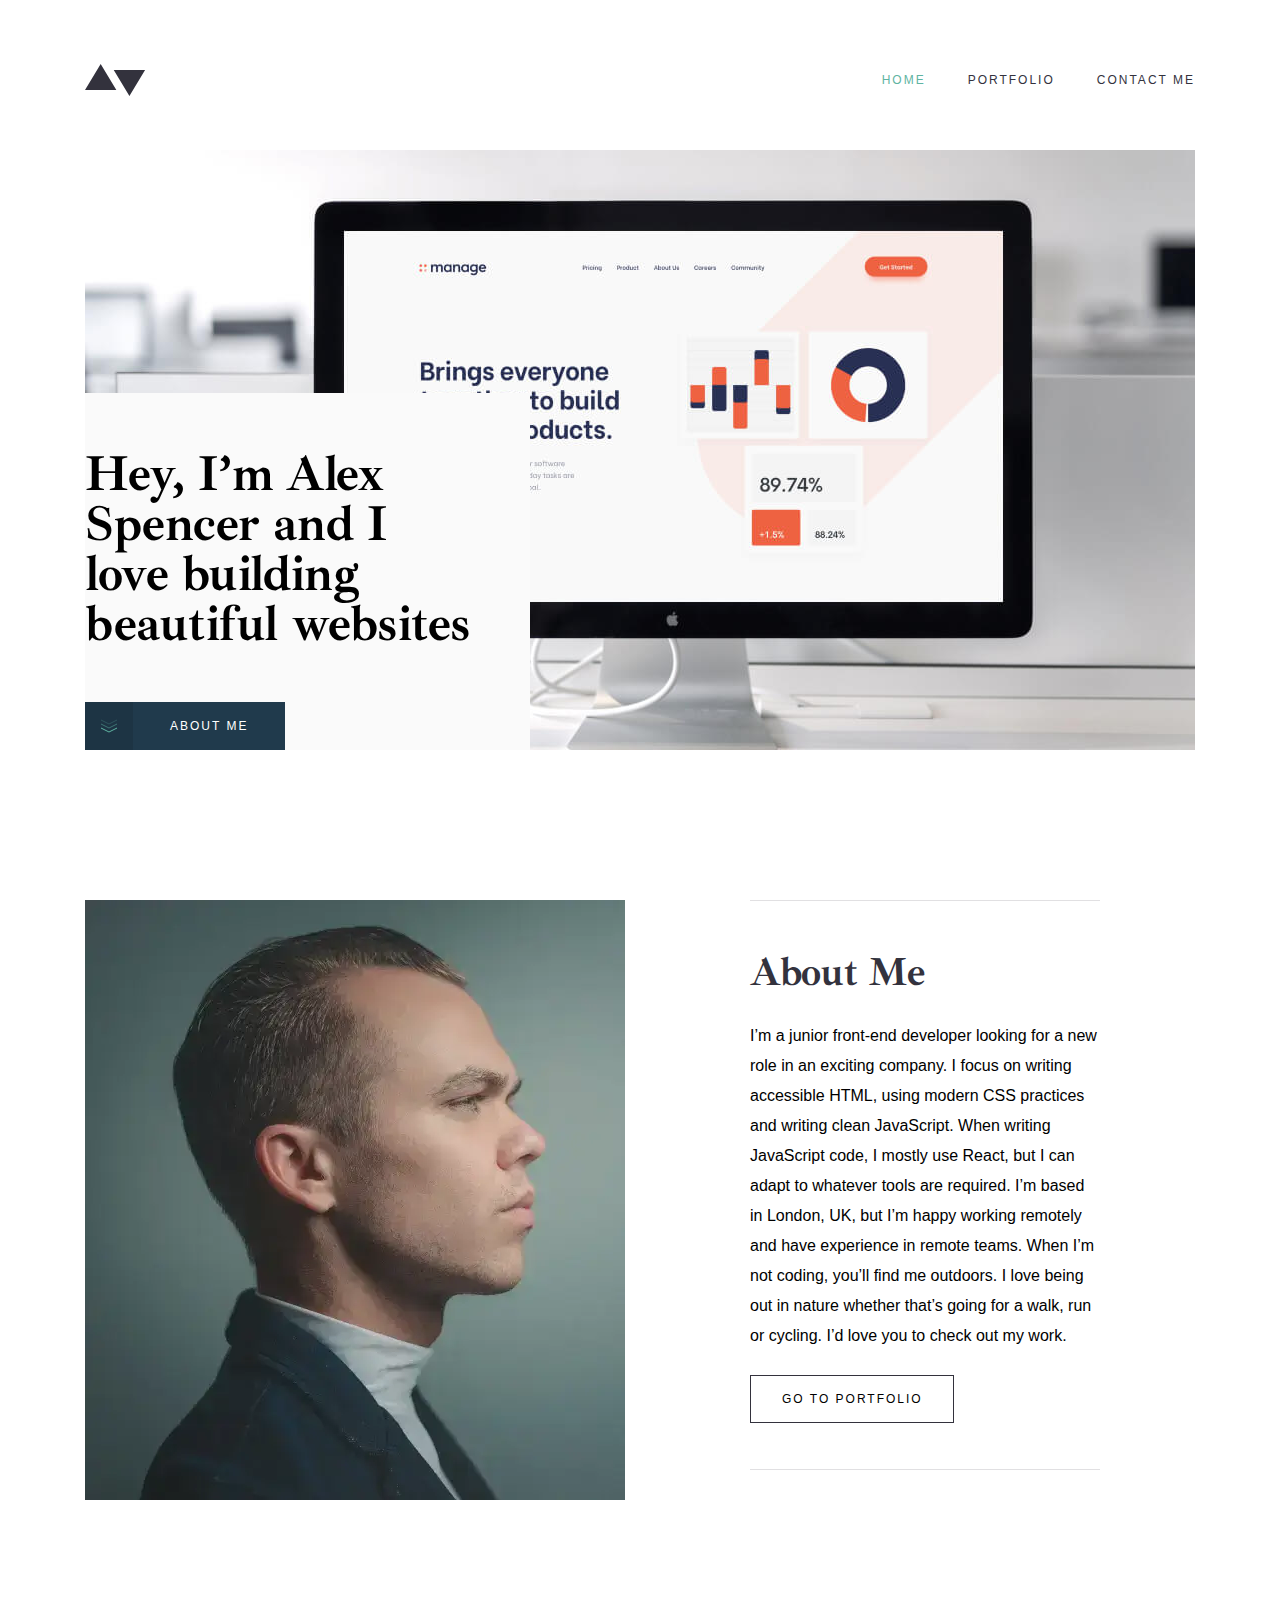
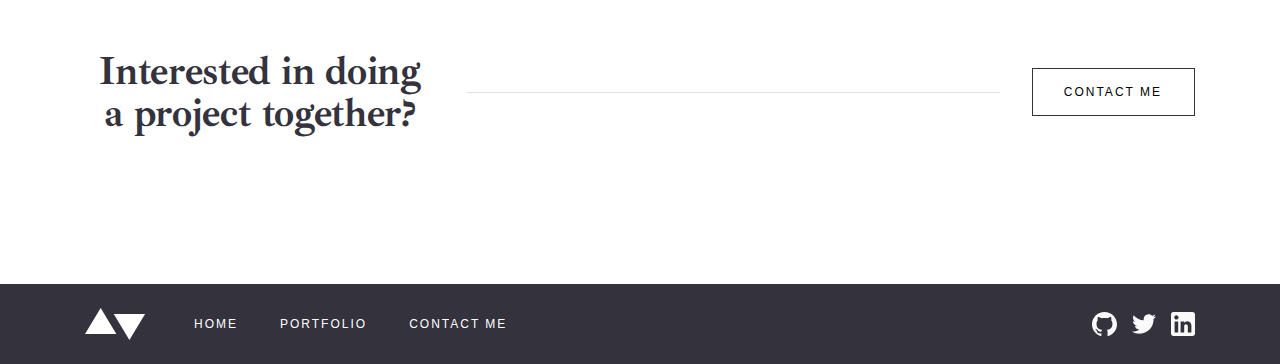
==== index.html @ f7e79bae "minimalist finished" ====
<!DOCTYPE html>
<html lang="en">

<head>
    <meta charset="UTF-8">
    <meta http-equiv="X-UA-Compatible" content="IE=edge">
    <meta name="viewport" content="width=device-width, initial-scale=1.0">
    <link rel="stylesheet" href="./css/main.min.css">
    <title>Minimalist</title>
</head>

<body>
    <!-- HEADER START -->
    <header class="site-header">
        <div class="container">
            <div class="site-header__inner">
                <a class="logo" href="./index.html">
                    <svg width="61" height="32" fill="currentColor" xmlns="http://www.w3.org/2000/svg">
                        <path  fill-rule="evenodd" clip-rule="evenodd" d="M31.3469 26.1224L15.6735 0L0 26.1224H31.3469ZM60.0816 5.87755L44.4082 32L28.7347 5.87755H60.0816Z" fill="currentColor"></path></svg>
                </a>
                <nav class="sitenav">
                    <ul class="sitenav__list">
                        <li class="sitenav__item">
                            <a class="sitenav__link sitenav__link--active" href="./index.html">HOME</a>
                        </li>
                        <li class="sitenav__item">
                            <a class="sitenav__link" href="./portfolio.html">PORTFOLIO</a>
                        </li>
                        <li class="sitenav__item">
                            <a class="sitenav__link" href="./contact.html">CONTACT ME</a>
                        </li>
                    </ul>
                </nav>
                <button class="site-header__btn js-btn-navbar" type="button"></button>
            </div>
        </div>
    </header>
    <!-- HEADER END -->

    <!-- MAIN START -->
    <main class="site-main">
        <!-- HERO SECTION START -->
        <section class="hero">
            <div class="container">
                <div class="hero__inner">
                    <div class="hero__info info-hero">
                        <h1 class="info-hero__title">Hey, I’m Alex Spencer and I love building beautiful websites</h1>
                        <a class="info-hero__link" href="#about">ABOUT ME</a>
                    </div>
                </div>
            </div>
        </section>
        <!--HERO SECTION FINISH  -->

        <!-- ABOUT START -->
        <section class="about" id="about">
            <div class="container">
                <div class="about__inner">
                    <picture>
                        <!-- WEBP -->
                        <source media="(min-width:1080px)" type="image/webp" srcset="./images/man-desktop-webp.webp 1x, ./images/man-desktop-webp@2x.webp 2x">
                        <source media="(min-width:768px)" type="image/webp" srcset="./images/man-tablet-webp.webp 1x, ./images/man-tablet-webp@2x.webp 2x">
                        <source type="image/webp" srcset="./images/man-mobile-webp.webp 1x, ./images/man-mobile-webp@2x.webp 2x">
                        <!-- JPG -->
                        <!-- <source media="(min-width:1080px)" srcset="./images/man-desktop.jpg 1x, ./images/man-desktop@2x.jpg"> -->
                        <source media="(min-width:768px)" srcset="./images/man-tablet.jpg 1x, ./images/man-tablet@2x.jpg 2x">
                        <img class="about__img" src="./images/man-mobile.jpg" srcset="./images/man-mobile.jpg 1x, ./images/man-mobile@2x.jpg 2x" alt="image of man" width="256" height="346">
                    </picture>
                    <div class="about__info info-about">
                        <h2 class="info-about__title">About Me</h2>
                        <p class="info-about__text">I’m a junior front-end developer looking for a new role in an exciting company. I focus on writing accessible HTML, using modern CSS practices and writing clean JavaScript. When writing JavaScript code, I mostly use React, but
                            I can adapt to whatever tools are required. I’m based in London, UK, but I’m happy working remotely and have experience in remote teams. When I’m not coding, you’ll find me outdoors. I love being out in nature whether that’s
                            going for a walk, run or cycling. I’d love you to check out my work.</p>
                        <a class="info-about__link" href="./portfolio.html">GO TO PORTFOLIO</a>
                    </div>
                </div>
            </div>
        </section>
        <!-- ABOUT FINISH -->

        <!-- ARTICLE START-->
        <section class="project">
            <div class="container">
                <div class="project__inner">
                    <div class="project__info">
                        <h2 class="project__title">Interested in doing a project together?</h2>
                    </div>
                    <span class="project__line"></span>
                    <a class="project__link" href="./contact.html">CONTACT ME</a>
                </div>
            </div>
        </section>
        <!-- ARTICLE FINISH -->
    </main>
    <!-- MAIN END -->

    <!-- FOOTER START  -->
    <footer class="site-footer">
        <div class="container">
            <div class="site-footer__inner">
                <a class="logo_footer" href="./index.html">
                    <svg width="61" height="32" fill="currentColor" xmlns="http://www.w3.org/2000/svg">
                        <path  fill-rule="evenodd" clip-rule="evenodd" d="M31.3469 26.1224L15.6735 0L0 26.1224H31.3469ZM60.0816 5.87755L44.4082 32L28.7347 5.87755H60.0816Z" fill="currentColor"></path></svg>
                </a>
                <nav class="site-footer-nav">
                    <ul class="site-footer-nav__list">
                        <li class="site-footer-nav__item">
                            <a class="site-footer-nav__link" href="./index.html">HOME</a>
                        </li>
                        <li class="site-footer-nav__item">
                            <a class="site-footer-nav__link" href="./portfolio.html">PORTFOLIO</a>
                        </li>
                        <li class="site-footer-nav__item">
                            <a class="site-footer-nav__link" href="./contact.html">CONTACT ME</a>
                        </li>
                    </ul>
                </nav>
                <ul class="social-list">
                    <li class="social-item">
                        <a class="social-link" href="https://github.com/Mirjalol49" target="blank">
                            <svg width="25" height="24" viewBox="0 0 25 24" xmlns="http://www.w3.org/2000/svg"><path d="M12.5 0C5.59375 0 0 5.50948 0 12.3045C0 17.742 3.58125 22.3531 8.54688 23.9788C9.17188 24.0946 9.40104 23.7137 9.40104 23.3871C9.40104 23.095 9.39062 22.3207 9.38542 21.295C5.90833 22.0369 5.175 19.6442 5.175 19.6442C4.60625 18.2241 3.78437 17.8443 3.78437 17.8443C2.65208 17.0815 3.87188 17.0971 3.87188 17.0971C5.12708 17.1827 5.78646 18.3649 5.78646 18.3649C6.90104 20.2463 8.7125 19.7027 9.42708 19.3886C9.53958 18.5924 9.86146 18.0509 10.2188 17.743C7.44271 17.4352 4.525 16.3771 4.525 11.6628C4.525 10.3198 5.00937 9.22212 5.81146 8.36127C5.67083 8.05031 5.24896 6.7992 5.92083 5.10462C5.92083 5.10462 6.96771 4.77489 9.35833 6.36617C10.3583 6.09278 11.4208 5.95713 12.4833 5.95087C13.5458 5.95713 14.6083 6.09278 15.6083 6.36617C17.9833 4.77489 19.0302 5.10462 19.0302 5.10462C19.7021 6.7992 19.2802 8.05031 19.1552 8.36127C19.9521 9.22212 20.4365 10.3198 20.4365 11.6628C20.4365 16.3897 17.5146 17.43 14.7333 17.7326C15.1708 18.102 15.5771 18.8564 15.5771 20.0094C15.5771 21.656 15.5615 22.9791 15.5615 23.3788C15.5615 23.7012 15.7802 24.0862 16.4208 23.9631C21.4219 22.3478 25 17.7336 25 12.3045C25 5.50948 19.4031 0 12.5 0V0Z" fill="currentColor"/></svg>
                        </a>
                    </li>
                    <li class="social-item">
                        <a class="social-link" href="https://twitter.com/Mirjalol_mr" target="blank">
                            <svg width="24" height="20" viewBox="0 0 24 20" xmlns="http://www.w3.org/2000/svg"><path d="M24 2.55699C23.117 2.94899 22.168 3.21299 21.172 3.33199C22.189 2.72299 22.97 1.75799 23.337 0.607986C22.386 1.17199 21.332 1.58199 20.21 1.80299C19.313 0.845986 18.032 0.247986 16.616 0.247986C13.437 0.247986 11.101 3.21399 11.819 6.29299C7.728 6.08799 4.1 4.12799 1.671 1.14899C0.381 3.36199 1.002 6.25699 3.194 7.72299C2.388 7.69699 1.628 7.47599 0.965 7.10699C0.911 9.38799 2.546 11.522 4.914 11.997C4.221 12.185 3.462 12.229 2.69 12.081C3.316 14.037 5.134 15.46 7.29 15.5C5.22 17.123 2.612 17.848 0 17.54C2.179 18.937 4.768 19.752 7.548 19.752C16.69 19.752 21.855 12.031 21.543 5.10599C22.505 4.41099 23.34 3.54399 24 2.55699Z" fill="currentColor"/></svg>
                        </a>
                    </li>
                    <li class="social-item">
                        <a class="social-link" href="https://www.linkedin.com/in/mirjalol-shamsiddinov-230450255/" target="blank">
                            <svg width="24" height="24" viewBox="0 0 24 24" xmlns="http://www.w3.org/2000/svg"> <path fill-rule="evenodd" clip-rule="evenodd" d="M2.4 0H21.6C22.92 0 24 1.08 24 2.4V21.6C24 22.92 22.92 24 21.6 24H2.4C1.08 24 0 22.92 0 21.6V2.4C0 1.08 1.08 0 2.4 0ZM3.6 20.4H7.2V9.6H3.6V20.4ZM5.4 7.56C4.2 7.56 3.24 6.6 3.24 5.4C3.24 4.2 4.2 3.24 5.4 3.24C6.6 3.24 7.56 4.2 7.56 5.4C7.56 6.6 6.6 7.56 5.4 7.56ZM16.8 20.4H20.4V13.56C20.4 11.28 18.48 9.36 16.2 9.36C15.12 9.36 13.8 10.08 13.2 11.04V9.6H9.6V20.4H13.2V14.04C13.2 13.08 14.04 12.24 15 12.24C15.96 12.24 16.8 13.08 16.8 14.04V20.4Z" fill="currentColor"/></svg>
                        </a>
                    </li>
                </ul>
            </div>
        </div>
    </footer>
    <!-- FOOTER END -->

    <script src="./js/main.js"></script>
</body>

</html>
---- css/main.min.css ----
:root{--main-font-family: "Public Sans", "Arial", sans-serif;--main-text-color: #33323d;--main-bg-color: #fafafa;--main-font-size: 16px;--main-font-weight: 400;--main-line-height: 30px;--active-link-color: #5fb4a2}.site-header__btn{background-color:rgba(0,0,0,0);border:none}/*! normalize.css v8.0.1 | MIT License | github.com/necolas/normalize.css */html{line-height:1.15;-webkit-text-size-adjust:100%}body{margin:0}main{display:block}h1{font-size:2em;margin:.67em 0}hr{box-sizing:content-box;height:0;overflow:visible}pre{font-family:monospace,monospace;font-size:1em}a{background-color:rgba(0,0,0,0)}abbr[title]{border-bottom:none;text-decoration:underline;-webkit-text-decoration:underline dotted;text-decoration:underline dotted}b,strong{font-weight:bolder}code,kbd,samp{font-family:monospace,monospace;font-size:1em}small{font-size:80%}sub,sup{font-size:75%;line-height:0;position:relative;vertical-align:baseline}sub{bottom:-0.25em}sup{top:-0.5em}img{border-style:none}button,input,optgroup,select,textarea{font-family:inherit;font-size:100%;line-height:1.15;margin:0}button,input{overflow:visible}button,select{text-transform:none}button,[type=button],[type=reset],[type=submit]{-webkit-appearance:button}button::-moz-focus-inner,[type=button]::-moz-focus-inner,[type=reset]::-moz-focus-inner,[type=submit]::-moz-focus-inner{border-style:none;padding:0}button:-moz-focusring,[type=button]:-moz-focusring,[type=reset]:-moz-focusring,[type=submit]:-moz-focusring{outline:1px dotted ButtonText}fieldset{padding:.35em .75em .625em}legend{box-sizing:border-box;color:inherit;display:table;max-width:100%;padding:0;white-space:normal}progress{vertical-align:baseline}textarea{overflow:auto}[type=checkbox],[type=radio]{box-sizing:border-box;padding:0}[type=number]::-webkit-inner-spin-button,[type=number]::-webkit-outer-spin-button{height:auto}[type=search]{-webkit-appearance:textfield;outline-offset:-2px}[type=search]::-webkit-search-decoration{-webkit-appearance:none}::-webkit-file-upload-button{-webkit-appearance:button;font:inherit}details{display:block}summary{display:list-item}template{display:none}[hidden]{display:none}@font-face{font-family:"Ibarra Real Nova";font-style:normal;font-weight:400;src:local(""),url("../../fonts/ibarra-real-nova-v20-latin-regular.woff2") format("woff2"),url("../../fonts/ibarra-real-nova-v20-latin-regular.woff") format("woff")}@font-face{font-family:"Ibarra Real Nova";font-style:normal;font-weight:700;src:local(""),url("../../fonts/ibarra-real-nova-v20-latin-700.woff2") format("woff2"),url("../../fonts/ibarra-real-nova-v20-latin-700.woff") format("woff")}@font-face{font-family:"Public Sans";font-style:normal;font-weight:400;src:local(""),url("../../fonts/public-sans-v14-latin-regular.woff2") format("woff2"),url("../../fonts/public-sans-v14-latin-regular.woff") format("woff")}@font-face{font-family:"Public Sans";font-style:normal;font-weight:700;src:local(""),url("../../fonts/public-sans-v14-latin-700.woff2") format("woff2"),url("../../fonts/public-sans-v14-latin-700.woff") format("woff")}html{box-sizing:border-box;height:100%;scroll-behavior:smooth}*,*::before,*::after{box-sizing:inherit}body{display:flex;flex-direction:column;height:100%;padding:0;margin:0;overflow-x:hidden;font-family:"Arial",sans-serif;background-color:#fff}img{max-width:100%;height:auto}.site-header__inner{display:flex;align-items:center;justify-content:space-between;padding:32px 0 40px}.logo{color:#33323d}.logo:hover{color:#5fb4a2;transition:.3s ease}.sitenav{position:fixed;top:88px;right:32px;z-index:1;display:none;width:223px;background-color:#33323d;-webkit-animation-name:slide;animation-name:slide;-webkit-animation-duration:1s;animation-duration:1s}@-webkit-keyframes slide{0%{transform:translateX(100%)}100%{transform:translateX(0)}}@keyframes slide{0%{transform:translateX(100%)}100%{transform:translateX(0)}}.sitenav-open{display:block}.sitenav__list{display:flex;flex-direction:column;align-items:center;margin:0;padding-left:0;list-style:none;padding:40px 20px}.sitenav__item{font-size:12px;line-height:14px;text-align:center;letter-spacing:2px;text-transform:uppercase;color:#fff}.sitenav__item:not(:last-child){margin-bottom:32px}.sitenav__link{display:inline-block;text-decoration:none;color:inherit}.sitenav__link:hover{color:#5fb4a2;transition:.3s ease}.site-header__btn{display:inline-block;width:24px;height:13px;background-image:url("../images/burger.svg");background-repeat:no-repeat;background-position:center}.site-header__btn-close{background-image:url("../images/x-btn.svg")}@media only screen and (min-width: 576px){.sitenav{position:static;display:block;width:auto;background-color:rgba(0,0,0,0);-webkit-animation:none;animation:none}.sitenav__list{flex-direction:row;padding:0}.sitenav__item{color:var(--main-text-color)}.sitenav__item:not(:last-child){margin-right:42px;margin-bottom:0}.sitenav__link--active{color:#5fb4a2}.site-header__btn{display:none}}@media only screen and (min-width: 768px){.site-header__inner{padding:64px 0 47px}}@media only screen and (min-width: 992px){.site-header__inner{padding:64px 0 54px}}.hero__inner{padding:295px 0 0;background-image:url("../images/hero-bg-mobile.jpg");background-repeat:no-repeat;background-position:top center;background-size:311px 271px}@media only screen and (-webkit-min-device-pixel-ratio: 2),only screen and (min-device-pixel-ratio: 2),only screen and (min-resolution: 192dpi),only screen and (min-resolution: 2dppx){.hero__inner{background-image:url("../images/hero-bg-mobile@2x.jpg")}}.hero__info{display:flex;flex-direction:column}.info-hero__title{margin-top:0;margin-bottom:32px;font-family:"Ibarra Real Nova";font-style:normal;font-weight:700;font-size:40px;line-height:42px;letter-spacing:-0.357143px}.info-hero__link{display:inline-flex;flex-wrap:nowrap;align-items:center;max-width:200px;font-size:12px;line-height:14px;letter-spacing:2px;text-transform:uppercase;background-color:#203a4c;color:#fff;text-decoration:none;text-align:center;transition:.2s ease;overflow-wrap:anywhere}.info-hero__link::before{flex-shrink:0;margin-right:37px;display:inline-block;width:48px;height:48px;content:"";background-image:url("../images/arrow-icon.svg");background-repeat:no-repeat;background-position:center;background-color:#1d3444}.info-hero__link:hover{background-color:#5fb4a2;transition:.2s ease}.info-hero__link:hover::before{background-color:#55a292;background-image:url("../images/arrow-icon-hover.svg");transition:.2s ease}@media only screen and (min-width: 500px){.hero__inner{background-repeat:no-repeat;background-position:top center;background-size:420px 300px;padding:330px 0 0}.hero__info{max-width:420px;margin-right:auto;margin-left:auto}}@media only screen and (min-width: 576px){.hero__inner{background-image:url("../images/hero-bg-tablet.jpg");background-repeat:no-repeat;background-position:top center;background-size:480px 350px;padding:380px 0 0}}@media only screen and (min-width: 576px)and (-webkit-min-device-pixel-ratio: 2),only screen and (min-width: 576px)and (min-device-pixel-ratio: 2),only screen and (min-width: 576px)and (min-resolution: 192dpi),only screen and (min-width: 576px)and (min-resolution: 2dppx){.hero__inner{background-image:url("../images/hero-bg-tablet@2x.jpg")}}@media only screen and (min-width: 576px){.hero__info{max-width:480px}}@media only screen and (min-width: 768px){.hero__inner{padding:322px 0 0;background-repeat:no-repeat;background-position:center;background-size:cover}.hero__info{max-width:514px;margin-left:0;padding-top:56px;padding-right:56px;background-color:var(--main-bg-color)}.info-hero__title{margin-bottom:48px}}@media only screen and (min-width: 992px){.hero__inner{padding:243px 0 0;background-image:url("../images/hero-bg-desktop.jpg");background-repeat:no-repeat;background-position:top center;background-size:auto}}@media only screen and (min-width: 992px)and (-webkit-min-device-pixel-ratio: 2),only screen and (min-width: 992px)and (min-device-pixel-ratio: 2),only screen and (min-width: 992px)and (min-resolution: 192dpi),only screen and (min-width: 992px)and (min-resolution: 2dppx){.hero__inner{background-image:url("../images/hero-bg-desktop@2x.jpg")}}@media only screen and (min-width: 992px){.hero__info{max-width:445px;padding-right:55px}}@media only screen and (min-width: 992px){.info-hero__title{margin-bottom:53px;font-size:50px;line-height:50px;letter-spacing:-0.446429px}}.project__inner{display:flex;flex-direction:column;align-items:center;padding-top:115px;padding-bottom:80px}.project__title{margin-top:0;margin-bottom:40px;font-family:"Ibarra Real Nova";font-weight:700;font-size:40px;line-height:42px;text-align:center;letter-spacing:-0.357143px;color:#33323d}.project__link{max-width:164px;display:inline-block;text-decoration:none;padding:16px 32px 16px 31px;font-size:12px;line-height:14px;letter-spacing:2px;text-transform:uppercase;border:1px solid #33323d;color:initial;transition:.3s ease;text-transform:uppercase;overflow-wrap:break-word}.project__link:hover{color:#fafafa;background-color:#33323d;transition:.3s ease}@media only screen and (min-width: 576px){.project__info{max-width:512px;margin-right:auto;margin-left:auto}}@media only screen and (min-width: 768px){.project__inner{flex-direction:row;padding-top:96px;padding-bottom:96px}.project__info{max-width:350px;margin:0}.project__title{margin-bottom:0}.project__line{margin:0 32px;display:block;flex-grow:1;height:1px;background-color:#33323d;opacity:.15}}@media only screen and (min-width: 992px){.project__inner{padding-top:150px;padding-bottom:150px}}.about__inner{padding-top:96px}.about__img{width:256px;display:flex;align-items:center;justify-content:center;height:auto}.about__info{display:flex;flex-direction:column;align-items:flex-start;margin-top:32px}.about__info::before{display:inline-block;width:100%;height:1px;content:"";background-color:#33323d;opacity:.15}.about__info::after{display:inline-block;width:100%;height:1px;content:"";background-color:#33323d;opacity:.15}.info-about__title{margin-top:32px;margin-bottom:28px;font-family:"Ibarra Real Nova";font-style:normal;font-weight:700;font-size:40px;line-height:42px;letter-spacing:-0.357143px;color:#33323d}.info-about__text{margin-top:0;margin-bottom:24px;line-height:30px}.info-about__link{max-width:204px;display:inline-block;text-decoration:none;margin-bottom:51px;padding:16px 30px 16px 31px;font-size:12px;line-height:14px;letter-spacing:2px;color:initial;border:1px solid #33323d;transition:.3s ease;text-transform:uppercase;overflow-wrap:break-word}.info-about__link:hover{color:#fafafa;background-color:#33323d;transition:.3s ease}@media only screen and (min-width: 375px){.about__img{display:flex;align-items:center;justify-content:center;width:311px;margin-right:auto;margin-left:auto}}@media only screen and (min-width: 500px){.about__info{max-width:435px;margin-right:auto;margin-left:auto}.about__img{width:435px;display:flex;align-items:center;justify-content:center}}@media only screen and (min-width: 768px){.about__inner{display:flex;align-items:flex-start;justify-content:space-between}.about__info{max-width:339px;margin:0}.info-about__title{margin-top:50px}.info-about__link{margin-bottom:46px}.about__img{width:281px;display:flex;align-items:center;justify-content:center}}@media only screen and (min-width: 900px){.about__inner{padding-top:120px}.about__info{max-width:350px}}@media only screen and (min-width: 992px){.about__inner{padding-top:150px}.about__img{display:flex;align-items:center;justify-content:center;width:380px;height:600px;-o-object-fit:cover;object-fit:cover}}@media only screen and (min-width: 1080px){.about__inner{justify-content:flex-start}.info-about{margin-left:125px}.about__img{display:flex;align-items:center;justify-content:center;width:540px}}.connect__inner{display:flex;flex-direction:column}.connect__inner::before{display:inline-block;width:100%;height:1px;content:"";background:#33323d;opacity:.15}.connect__inner::after{margin-top:32px;display:inline-block;width:100%;height:1px;content:"";background:#33323d;opacity:.15}.connect__title{margin-top:24px;margin-bottom:24px;font-family:"Ibarra Real Nova";font-weight:700;font-size:40px;line-height:42px;letter-spacing:-0.357143px;margin-top:0;margin-bottom:24px;font-size:40px;opacity:.8}@media only screen and (min-width: 768px){.connect__inner{padding-top:47px}.connect__title{margin-top:32px}}@media only screen and (min-width: 900px){.connect__inner::before{margin-bottom:48px}.connect__inner::after{margin-top:48px}.connect__info{display:flex;align-items:flex-start;justify-content:space-between}.connect__title{margin:0}.connect__text-wrapper{max-width:535px}}@media only screen and (min-width: 992px){.connect__text-wrapper{max-width:635px}.connect__text{font-size:16px;line-height:30px}}.contact__inner{padding-top:32px;padding-bottom:80px}.contact__title{margin-top:0;margin-bottom:24px;font-family:"Ibarra Real Nova";font-style:normal;font-weight:700;font-size:40px;line-height:42px;letter-spacing:-0.357143px;color:#33323d}.site-form{display:flex;flex-direction:column;align-items:flex-start}.site-form__label{display:flex;flex-direction:column;width:100%;font-weight:700;font-size:13px;line-height:30px;color:#5b5a63}.site-form__label:not(:last-child){margin-bottom:8px}.site-form__input{margin-top:8px;padding:8px 18px;font-size:13px;line-height:30px;border:1px solid #e6e6e7;color:#33323d;background-color:#e6e6e7}.site-form__input::-moz-placeholder{color:#33323d;opacity:.4}.site-form__input:-ms-input-placeholder{color:#33323d;opacity:.4}.site-form__input::placeholder{color:#33323d;opacity:.4}.site-form__input:focus{outline:1px solid #5fb4a2}.site-form__input:not(:-moz-placeholder-shown):not(:focus):invalid{border-color:#f43030}.site-form__input:not(:-ms-input-placeholder):not(:focus):invalid{border-color:#f43030}.site-form__input:not(:placeholder-shown):not(:focus):invalid{border-color:#f43030}.site-form__input:not(:-moz-placeholder-shown):not(:focus):invalid+.invalid-text{opacity:1}.site-form__input:not(:-ms-input-placeholder):not(:focus):invalid+.invalid-text{opacity:1}.site-form__input:not(:placeholder-shown):not(:focus):invalid+.invalid-text{opacity:1}.invalid-text{margin-top:4px;font-style:italic;font-weight:700;font-size:10px;line-height:12px;color:#f43030;opacity:0}.site-form__textarea{height:96px;resize:none}.site-form__btn{width:200px;padding:16px 23px;font-size:12px;line-height:14px;text-align:center;letter-spacing:2px;text-transform:uppercase;border:1px solid #203a4c;color:#fff;background-color:#203a4c;cursor:pointer;transition:.2s ease}.site-form__btn:hover{color:#33323d;border-color:#203a4c;background-color:rgba(0,0,0,0);transition:.2s ease}@media only screen and (min-width: 768px){.contact__inner{padding-bottom:96px}.contact__title{margin-bottom:32px}}@media only screen and (min-width: 900px){.contact__inner{display:flex;align-items:flex-start;justify-content:space-between;padding-top:47px;padding-bottom:109px}.contact__title{margin-bottom:0}.site-form{width:535px}}@media only screen and (min-width: 992px){.site-form{width:635px}}.project__inner{display:flex;flex-direction:column;align-items:center;padding-top:115px;padding-bottom:80px}.project__title{margin-top:0;margin-bottom:40px;font-family:"Ibarra Real Nova";font-weight:700;font-size:40px;line-height:42px;text-align:center;letter-spacing:-0.357143px;color:#33323d}.project__link{max-width:164px;display:inline-block;text-decoration:none;padding:16px 32px 16px 31px;font-size:12px;line-height:14px;letter-spacing:2px;text-transform:uppercase;border:1px solid #33323d;color:initial;transition:.3s ease;text-transform:uppercase;overflow-wrap:break-word}.project__link:hover{color:#fafafa;background-color:#33323d;transition:.3s ease}@media only screen and (min-width: 576px){.project__info{max-width:512px;margin-right:auto;margin-left:auto}}@media only screen and (min-width: 768px){.project__inner{flex-direction:row;padding-top:96px;padding-bottom:96px}.project__info{max-width:350px;margin:0}.project__title{margin-bottom:0}.project__line{margin:0 32px;display:block;flex-grow:1;height:1px;background-color:#33323d;opacity:.15}}@media only screen and (min-width: 992px){.project__inner{padding-top:150px;padding-bottom:150px}}.portfolio-hero{padding-top:30px;padding-bottom:0px}.portfolio-hero__list{margin:0;padding-left:0;list-style:none}.portfolio-hero__item{display:flex;align-items:center;margin-bottom:80px}.portfolio-hero__item:last-child{margin-bottom:0}.portfolio-hero__img{width:540px;height:500px;margin-right:125px}.portfolio-hero__img:nth-child(2){margin-right:0;margin-left:125px}.portfolio-hero__order{order:2}.portfolio-hero__box{padding-top:103px;padding-bottom:103px;border-top:1px solid #ebebec;border-bottom:1px solid #ebebec}.portfolio-hero__box:nth-child(2){margin-right:125px}.portfolio-hero__title{margin-top:0;margin-bottom:28px;font-family:"Ibarra Real Nova";font-style:normal;font-weight:700;font-size:40px;line-height:42px;letter-spacing:-0.357143px;color:#33323d}.portfolio-hero__subtitle{width:100%;max-width:350px;margin-top:0;margin-bottom:40px;font-family:"Public Sans";font-style:normal;font-weight:400;font-size:16px;line-height:30px;color:#33323d;mix-blend-mode:normal;opacity:.8}.portfolio-hero__link{font-family:"Public Sans";font-style:normal;font-weight:400;font-size:12px;line-height:14px;letter-spacing:2px;text-transform:uppercase;color:#33323d;padding:17px 34px;border:1px solid #33323d;text-decoration:none}.portfolio-hero__link:hover{background-color:#33323d;color:#fff;transition:all 1s cubic-bezier(0.175, 0.885, 0.32, 1.275)}@media only screen and (max-width: 1011px){.portfolio-hero__img{width:440px;height:400px;margin-right:69px}.portfolio-hero__img:nth-child(2){margin-right:0;margin-left:69px}}@media only screen and (max-width: 845px){.portfolio-hero__box{padding-top:32px;padding-bottom:32px;border-top:1px solid #ebebec;border-bottom:1px solid #ebebec}.portfolio-hero__box:nth-child(2){margin-right:0px}.portfolio-hero__img{width:440px;height:400px;margin-right:69px}.portfolio-hero__img:nth-child(2){margin-right:0;margin-left:69px}}@media only screen and (max-width: 768px){.portfolio-hero__box{padding-top:32px;padding-bottom:32px;border-top:1px solid #ebebec;border-bottom:1px solid #ebebec}.portfolio-hero__box:nth-child(2){margin-right:0px}.portfolio-hero__img{width:339px;height:314px;margin-right:69px}.portfolio-hero__img:nth-child(2){margin-right:0;margin-left:69px}.portfolio-hero__subtitle{width:100%;max-width:281px}}@media only screen and (max-width: 632px){.portfolio-hero__box{padding-top:32px;padding-bottom:32px;border-top:1px solid #ebebec;border-bottom:1px solid #ebebec}.portfolio-hero__box:nth-child(2){margin-right:0px}.portfolio-hero__img{width:310px;height:300px;margin-right:30px}.portfolio-hero__img:nth-child(2){margin-right:0;margin-left:0px}.portfolio-hero__subtitle{width:100%;max-width:281px;font-size:13px;line-height:20px}.portfolio-hero__link{font-size:10px;line-height:10px;letter-spacing:2px;padding:14px 28px}}@media only screen and (max-width: 534px){.portfolio-hero__item{display:flex;align-items:center;flex-direction:column;justify-content:center;margin-bottom:0px}.portfolio-hero__item:last-child{margin-bottom:0}.portfolio-hero__box{width:100%;padding-top:32px;padding-bottom:32px;border-top:0px solid #ebebec;border-bottom:1px solid #ebebec;margin-bottom:24px}.portfolio-hero__box:nth-child(2){margin-right:0px}.portfolio-hero__img{width:100%;height:300px;margin-right:30px}.portfolio-hero__img:nth-child(2){margin-right:0;margin-left:0px}.portfolio-hero__order{order:0}.portfolio-hero__subtitle{width:100%;max-width:281px;font-size:13px;line-height:20px}.portfolio-hero__link{font-size:10px;line-height:10px;letter-spacing:2px;padding:14px 28px}}.visually-hidden{position:absolute;width:1px;height:1px;margin:-1px;border:0;padding:0;clip:rect(0 0 0 0);overflow:hidden}.container{width:100%;max-width:1150px;margin-right:auto;margin-left:auto;padding-left:20px;padding-right:20px}.contact__inner{padding-top:32px;padding-bottom:80px}.contact__title{margin-top:0;margin-bottom:24px;font-family:"Ibarra Real Nova";font-style:normal;font-weight:700;font-size:40px;line-height:42px;letter-spacing:-0.357143px;color:#33323d}.site-form{display:flex;flex-direction:column;align-items:flex-start}.site-form__label{display:flex;flex-direction:column;width:100%;font-weight:700;font-size:13px;line-height:30px;color:#5b5a63}.site-form__label:not(:last-child){margin-bottom:8px}.site-form__input{margin-top:8px;padding:8px 18px;font-size:13px;line-height:30px;border:1px solid #e6e6e7;color:#33323d;background-color:#e6e6e7}.site-form__input::-moz-placeholder{color:#33323d;opacity:.4}.site-form__input:-ms-input-placeholder{color:#33323d;opacity:.4}.site-form__input::placeholder{color:#33323d;opacity:.4}.site-form__input:focus{outline:1px solid #5fb4a2}.site-form__input:not(:-moz-placeholder-shown):not(:focus):invalid{border-color:#f43030}.site-form__input:not(:-ms-input-placeholder):not(:focus):invalid{border-color:#f43030}.site-form__input:not(:placeholder-shown):not(:focus):invalid{border-color:#f43030}.site-form__input:not(:-moz-placeholder-shown):not(:focus):invalid+.invalid-text{opacity:1}.site-form__input:not(:-ms-input-placeholder):not(:focus):invalid+.invalid-text{opacity:1}.site-form__input:not(:placeholder-shown):not(:focus):invalid+.invalid-text{opacity:1}.invalid-text{margin-top:4px;font-style:italic;font-weight:700;font-size:10px;line-height:12px;color:#f43030;opacity:0}.site-form__textarea{height:96px;resize:none}.site-form__btn{width:200px;padding:16px 23px;font-size:12px;line-height:14px;text-align:center;letter-spacing:2px;text-transform:uppercase;border:1px solid #203a4c;color:#fff;background-color:#203a4c;cursor:pointer;transition:.2s ease}.site-form__btn:hover{color:#33323d;border-color:#203a4c;background-color:rgba(0,0,0,0);transition:.2s ease}@media only screen and (min-width: 768px){.contact__inner{padding-bottom:96px}.contact__title{margin-bottom:32px}}@media only screen and (min-width: 900px){.contact__inner{display:flex;align-items:flex-start;justify-content:space-between;padding-top:47px;padding-bottom:109px}.contact__title{margin-bottom:0}.site-form{width:535px}}@media only screen and (min-width: 992px){.site-form{width:635px}}.connect__inner{display:flex;flex-direction:column}.connect__inner::before{display:inline-block;width:100%;height:1px;content:"";background:#33323d;opacity:.15}.connect__inner::after{margin-top:32px;display:inline-block;width:100%;height:1px;content:"";background:#33323d;opacity:.15}.connect__title{margin-top:24px;margin-bottom:24px;font-family:"Ibarra Real Nova";font-weight:700;font-size:40px;line-height:42px;letter-spacing:-0.357143px;margin-top:0;margin-bottom:24px;font-size:40px;opacity:.8}@media only screen and (min-width: 768px){.connect__inner{padding-top:47px}.connect__title{margin-top:32px}}@media only screen and (min-width: 900px){.connect__inner::before{margin-bottom:48px}.connect__inner::after{margin-top:48px}.connect__info{display:flex;align-items:flex-start;justify-content:space-between}.connect__title{margin:0}.connect__text-wrapper{max-width:535px}}@media only screen and (min-width: 992px){.connect__text-wrapper{max-width:635px}.connect__text{font-size:16px;line-height:30px}}.portfolio-hero{padding-top:30px;padding-bottom:0px}.portfolio-hero__list{margin:0;padding-left:0;list-style:none}.portfolio-hero__item{display:flex;align-items:center;margin-bottom:80px}.portfolio-hero__item:last-child{margin-bottom:0}.portfolio-hero__img{width:540px;height:500px;margin-right:125px}.portfolio-hero__img:nth-child(2){margin-right:0;margin-left:125px}.portfolio-hero__order{order:2}.portfolio-hero__box{padding-top:103px;padding-bottom:103px;border-top:1px solid #ebebec;border-bottom:1px solid #ebebec}.portfolio-hero__box:nth-child(2){margin-right:125px}.portfolio-hero__title{margin-top:0;margin-bottom:28px;font-family:"Ibarra Real Nova";font-style:normal;font-weight:700;font-size:40px;line-height:42px;letter-spacing:-0.357143px;color:#33323d}.portfolio-hero__subtitle{width:100%;max-width:350px;margin-top:0;margin-bottom:40px;font-family:"Public Sans";font-style:normal;font-weight:400;font-size:16px;line-height:30px;color:#33323d;mix-blend-mode:normal;opacity:.8}.portfolio-hero__link{font-family:"Public Sans";font-style:normal;font-weight:400;font-size:12px;line-height:14px;letter-spacing:2px;text-transform:uppercase;color:#33323d;padding:17px 34px;border:1px solid #33323d;text-decoration:none}.portfolio-hero__link:hover{background-color:#33323d;color:#fff;transition:all 1s cubic-bezier(0.175, 0.885, 0.32, 1.275)}@media only screen and (max-width: 1011px){.portfolio-hero__img{width:440px;height:400px;margin-right:69px}.portfolio-hero__img:nth-child(2){margin-right:0;margin-left:69px}}@media only screen and (max-width: 845px){.portfolio-hero__box{padding-top:32px;padding-bottom:32px;border-top:1px solid #ebebec;border-bottom:1px solid #ebebec}.portfolio-hero__box:nth-child(2){margin-right:0px}.portfolio-hero__img{width:440px;height:400px;margin-right:69px}.portfolio-hero__img:nth-child(2){margin-right:0;margin-left:69px}}@media only screen and (max-width: 768px){.portfolio-hero__box{padding-top:32px;padding-bottom:32px;border-top:1px solid #ebebec;border-bottom:1px solid #ebebec}.portfolio-hero__box:nth-child(2){margin-right:0px}.portfolio-hero__img{width:339px;height:314px;margin-right:69px}.portfolio-hero__img:nth-child(2){margin-right:0;margin-left:69px}.portfolio-hero__subtitle{width:100%;max-width:281px}}@media only screen and (max-width: 632px){.portfolio-hero__box{padding-top:32px;padding-bottom:32px;border-top:1px solid #ebebec;border-bottom:1px solid #ebebec}.portfolio-hero__box:nth-child(2){margin-right:0px}.portfolio-hero__img{width:310px;height:300px;margin-right:30px}.portfolio-hero__img:nth-child(2){margin-right:0;margin-left:0px}.portfolio-hero__subtitle{width:100%;max-width:281px;font-size:13px;line-height:20px}.portfolio-hero__link{font-size:10px;line-height:10px;letter-spacing:2px;padding:14px 28px}}@media only screen and (max-width: 534px){.portfolio-hero__item{display:flex;align-items:center;flex-direction:column;justify-content:center;margin-bottom:0px}.portfolio-hero__item:last-child{margin-bottom:0}.portfolio-hero__box{width:100%;padding-top:32px;padding-bottom:32px;border-top:0px solid #ebebec;border-bottom:1px solid #ebebec;margin-bottom:24px}.portfolio-hero__box:nth-child(2){margin-right:0px}.portfolio-hero__img{width:100%;height:300px;margin-right:30px}.portfolio-hero__img:nth-child(2){margin-right:0;margin-left:0px}.portfolio-hero__order{order:0}.portfolio-hero__subtitle{width:100%;max-width:281px;font-size:13px;line-height:20px}.portfolio-hero__link{font-size:10px;line-height:10px;letter-spacing:2px;padding:14px 28px}}.project__inner{display:flex;flex-direction:column;align-items:center;padding-top:115px;padding-bottom:80px}.project__title{margin-top:0;margin-bottom:40px;font-family:"Ibarra Real Nova";font-weight:700;font-size:40px;line-height:42px;text-align:center;letter-spacing:-0.357143px;color:#33323d}.project__link{max-width:164px;display:inline-block;text-decoration:none;padding:16px 32px 16px 31px;font-size:12px;line-height:14px;letter-spacing:2px;text-transform:uppercase;border:1px solid #33323d;color:initial;transition:.3s ease;text-transform:uppercase;overflow-wrap:break-word}.project__link:hover{color:#fafafa;background-color:#33323d;transition:.3s ease}@media only screen and (min-width: 576px){.project__info{max-width:512px;margin-right:auto;margin-left:auto}}@media only screen and (min-width: 768px){.project__inner{flex-direction:row;padding-top:96px;padding-bottom:96px}.project__info{max-width:350px;margin:0}.project__title{margin-bottom:0}.project__line{margin:0 32px;display:block;flex-grow:1;height:1px;background-color:#33323d;opacity:.15}}@media only screen and (min-width: 992px){.project__inner{padding-top:150px;padding-bottom:150px}}.site-footer{background-color:#33323d}.logo_footer{color:#fff}.logo_footer:hover{color:#5fb4a2;transition:.3s ease}.site-footer__inner{display:flex;flex-direction:column;align-items:center;padding:56px 20px}.site-footer-nav__list{display:flex;flex-direction:column;align-items:center;margin:0;padding-left:0;list-style:none;margin-top:40px;margin-bottom:40px}.site-footer-nav__item{font-size:12px;line-height:14px;text-align:center;letter-spacing:2px;text-transform:uppercase;color:#fff}.site-footer-nav__item:not(:last-child){margin-bottom:32px}.site-footer-nav__link{display:inline-block;text-decoration:none;color:inherit}.site-footer-nav__link:hover{color:#5fb4a2;transition:.3s ease}.social-list{display:flex;align-items:center;margin:0;padding-left:0;list-style:none}.social-item:not(:last-child){margin-right:15px}.social-link{color:#fafafa}.social-link:hover{color:#5fb4a2;transition:.3s ease}svg{display:block}@media only screen and (min-width: 768px){.site-footer__inner{flex-direction:row;padding:24px 0}.site-footer-nav__list{flex-direction:row;margin:0 0 0 48px}.site-footer-nav__item:not(:last-child){margin-right:42px;margin-bottom:0}.social-list{margin-left:auto}}/*# sourceMappingURL=main.min.css.map */
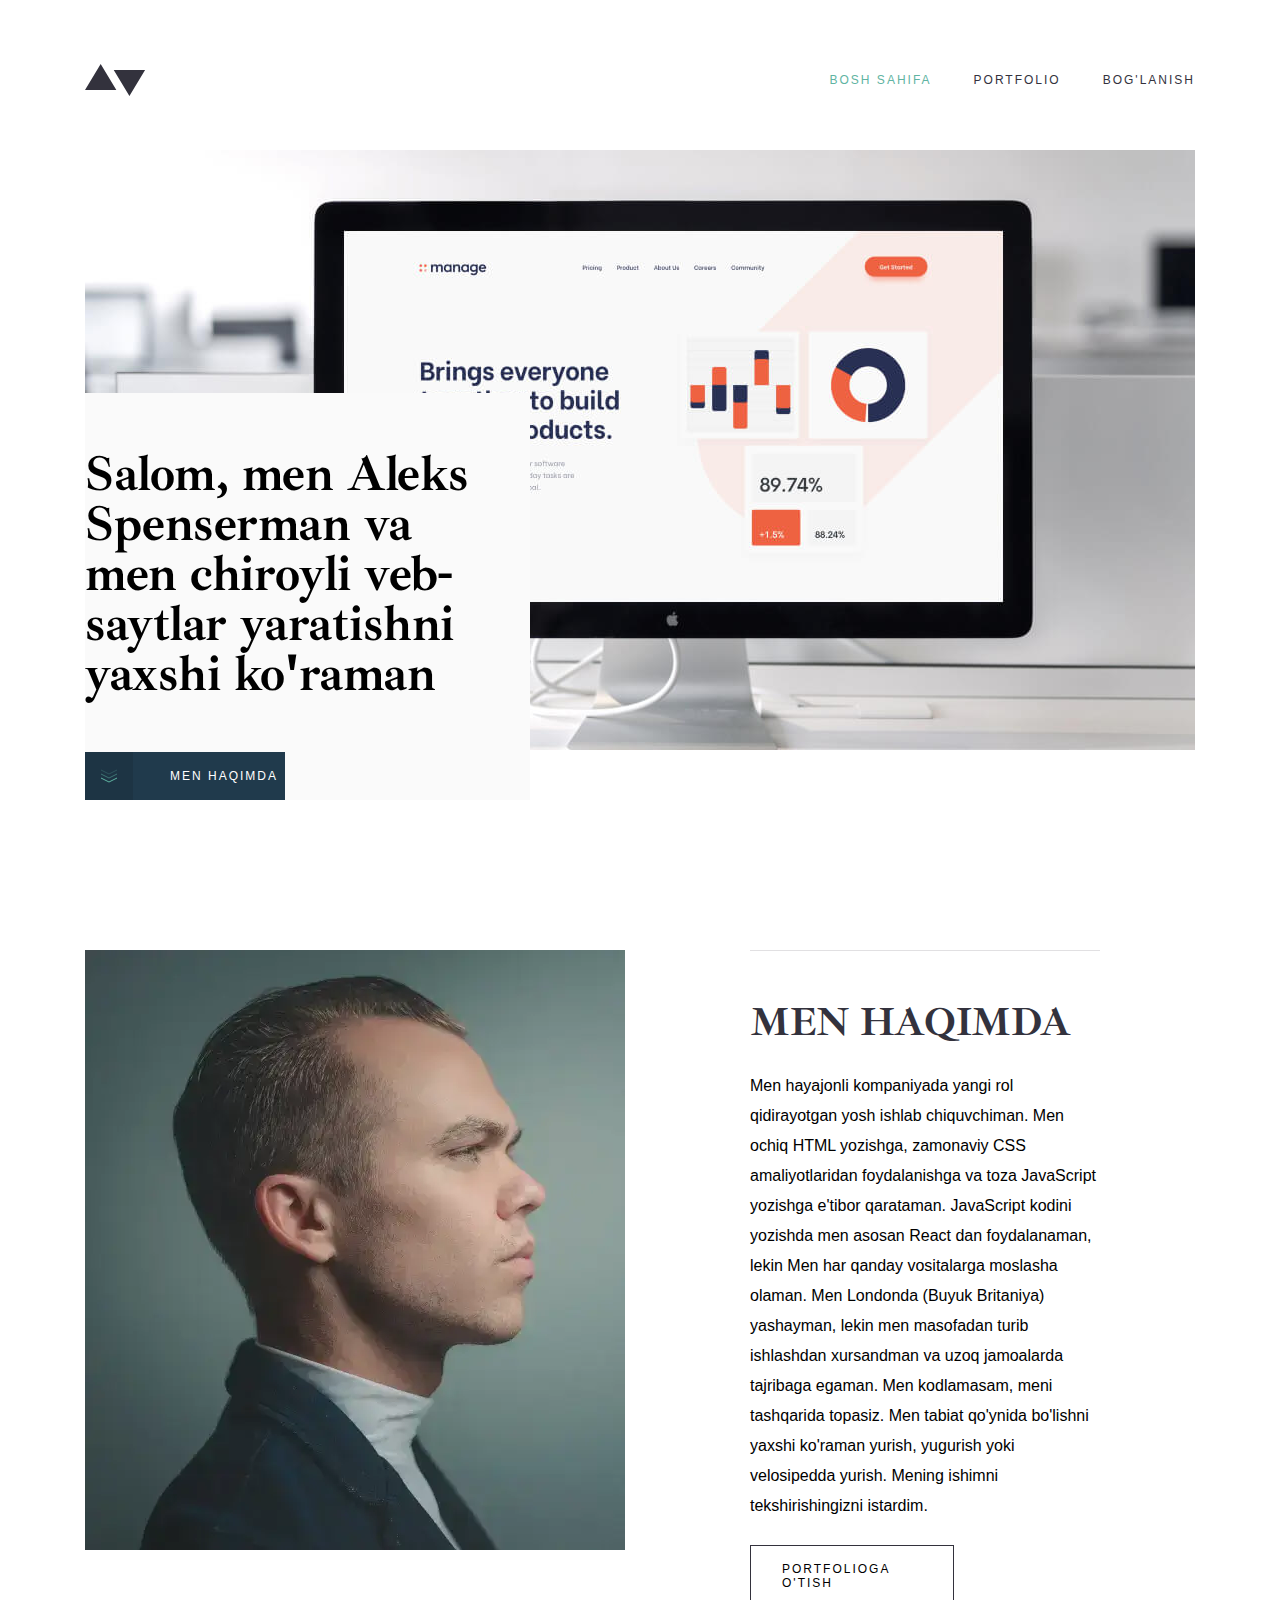
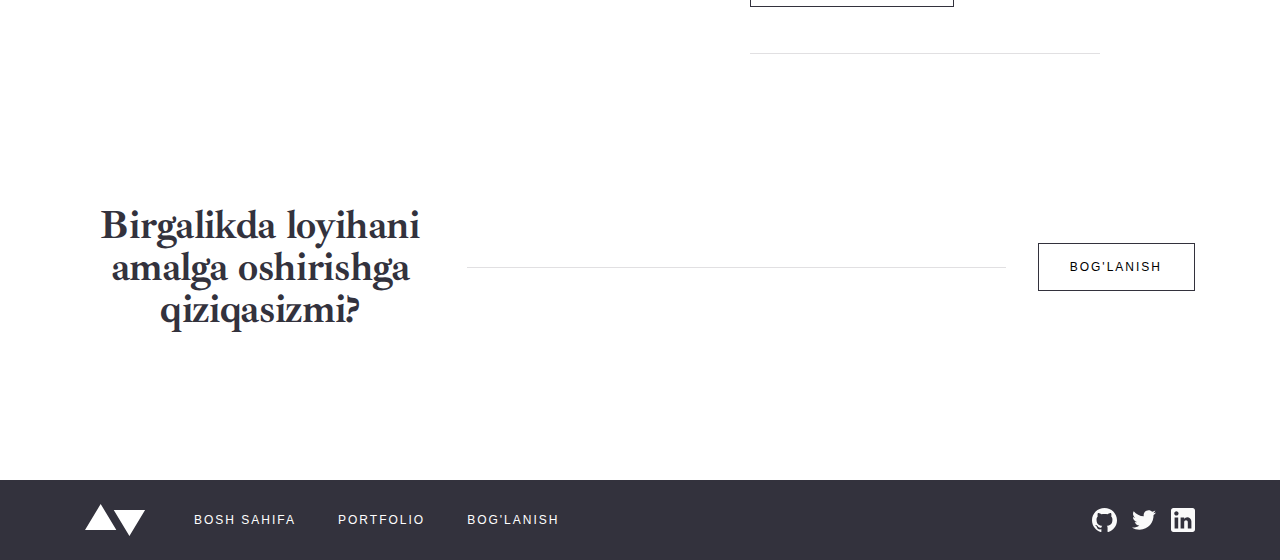
==== commit ecb72374: "change languages" ====
--- a/index.html
+++ b/index.html
@@ -21,13 +21,13 @@
                 <nav class="sitenav">
                     <ul class="sitenav__list">
                         <li class="sitenav__item">
-                            <a class="sitenav__link sitenav__link--active" href="./index.html">HOME</a>
+                            <a class="sitenav__link sitenav__link--active" href="./index.html">BOSH SAHIFA</a>
                         </li>
                         <li class="sitenav__item">
                             <a class="sitenav__link" href="./portfolio.html">PORTFOLIO</a>
                         </li>
                         <li class="sitenav__item">
-                            <a class="sitenav__link" href="./contact.html">CONTACT ME</a>
+                            <a class="sitenav__link" href="./contact.html">BOG'LANISH</a>
                         </li>
                     </ul>
                 </nav>
@@ -44,8 +44,8 @@
             <div class="container">
                 <div class="hero__inner">
                     <div class="hero__info info-hero">
-                        <h1 class="info-hero__title">Hey, I’m Alex Spencer and I love building beautiful websites</h1>
-                        <a class="info-hero__link" href="#about">ABOUT ME</a>
+                        <h1 class="info-hero__title">Salom, men Aleks Spenserman va men chiroyli veb-saytlar yaratishni yaxshi ko'raman</h1>
+                        <a class="info-hero__link" href="#about">MEN HAQIMDA</a>
                     </div>
                 </div>
             </div>
@@ -67,11 +67,11 @@
                         <img class="about__img" src="./images/man-mobile.jpg" srcset="./images/man-mobile.jpg 1x, ./images/man-mobile@2x.jpg 2x" alt="image of man" width="256" height="346">
                     </picture>
                     <div class="about__info info-about">
-                        <h2 class="info-about__title">About Me</h2>
-                        <p class="info-about__text">I’m a junior front-end developer looking for a new role in an exciting company. I focus on writing accessible HTML, using modern CSS practices and writing clean JavaScript. When writing JavaScript code, I mostly use React, but
-                            I can adapt to whatever tools are required. I’m based in London, UK, but I’m happy working remotely and have experience in remote teams. When I’m not coding, you’ll find me outdoors. I love being out in nature whether that’s
-                            going for a walk, run or cycling. I’d love you to check out my work.</p>
-                        <a class="info-about__link" href="./portfolio.html">GO TO PORTFOLIO</a>
+                        <h2 class="info-about__title">MEN HAQIMDA</h2>
+                        <p class="info-about__text">Men hayajonli kompaniyada yangi rol qidirayotgan yosh ishlab chiquvchiman. Men ochiq HTML yozishga, zamonaviy CSS amaliyotlaridan foydalanishga va toza JavaScript yozishga e'tibor qarataman. JavaScript kodini yozishda men asosan React dan foydalanaman, lekin
+                            Men har qanday vositalarga moslasha olaman. Men Londonda (Buyuk Britaniya) yashayman, lekin men masofadan turib ishlashdan xursandman va uzoq jamoalarda tajribaga egaman. Men kodlamasam, meni tashqarida topasiz. Men tabiat qo'ynida bo'lishni yaxshi ko'raman
+                            yurish, yugurish yoki velosipedda yurish. Mening ishimni tekshirishingizni istardim.</p>
+                        <a class="info-about__link" href="./portfolio.html">PORTFOLIOGA O'TISH</a>
                     </div>
                 </div>
             </div>
@@ -83,10 +83,10 @@
             <div class="container">
                 <div class="project__inner">
                     <div class="project__info">
-                        <h2 class="project__title">Interested in doing a project together?</h2>
+                        <h2 class="project__title">Birgalikda loyihani amalga oshirishga qiziqasizmi?</h2>
                     </div>
                     <span class="project__line"></span>
-                    <a class="project__link" href="./contact.html">CONTACT ME</a>
+                    <a class="project__link" href="./contact.html">BOG'LANISH</a>
                 </div>
             </div>
         </section>
@@ -105,29 +105,29 @@
                 <nav class="site-footer-nav">
                     <ul class="site-footer-nav__list">
                         <li class="site-footer-nav__item">
-                            <a class="site-footer-nav__link" href="./index.html">HOME</a>
+                            <a class="site-footer-nav__link" href="./index.html">BOSH SAHIFA</a>
                         </li>
                         <li class="site-footer-nav__item">
                             <a class="site-footer-nav__link" href="./portfolio.html">PORTFOLIO</a>
                         </li>
                         <li class="site-footer-nav__item">
-                            <a class="site-footer-nav__link" href="./contact.html">CONTACT ME</a>
+                            <a class="site-footer-nav__link" href="./contact.html">BOG'LANISH</a>
                         </li>
                     </ul>
                 </nav>
                 <ul class="social-list">
                     <li class="social-item">
-                        <a class="social-link" href="https://github.com/Mirjalol49" target="blank">
+                        <a class="social-link" href="#" target="blank">
                             <svg width="25" height="24" viewBox="0 0 25 24" xmlns="http://www.w3.org/2000/svg"><path d="M12.5 0C5.59375 0 0 5.50948 0 12.3045C0 17.742 3.58125 22.3531 8.54688 23.9788C9.17188 24.0946 9.40104 23.7137 9.40104 23.3871C9.40104 23.095 9.39062 22.3207 9.38542 21.295C5.90833 22.0369 5.175 19.6442 5.175 19.6442C4.60625 18.2241 3.78437 17.8443 3.78437 17.8443C2.65208 17.0815 3.87188 17.0971 3.87188 17.0971C5.12708 17.1827 5.78646 18.3649 5.78646 18.3649C6.90104 20.2463 8.7125 19.7027 9.42708 19.3886C9.53958 18.5924 9.86146 18.0509 10.2188 17.743C7.44271 17.4352 4.525 16.3771 4.525 11.6628C4.525 10.3198 5.00937 9.22212 5.81146 8.36127C5.67083 8.05031 5.24896 6.7992 5.92083 5.10462C5.92083 5.10462 6.96771 4.77489 9.35833 6.36617C10.3583 6.09278 11.4208 5.95713 12.4833 5.95087C13.5458 5.95713 14.6083 6.09278 15.6083 6.36617C17.9833 4.77489 19.0302 5.10462 19.0302 5.10462C19.7021 6.7992 19.2802 8.05031 19.1552 8.36127C19.9521 9.22212 20.4365 10.3198 20.4365 11.6628C20.4365 16.3897 17.5146 17.43 14.7333 17.7326C15.1708 18.102 15.5771 18.8564 15.5771 20.0094C15.5771 21.656 15.5615 22.9791 15.5615 23.3788C15.5615 23.7012 15.7802 24.0862 16.4208 23.9631C21.4219 22.3478 25 17.7336 25 12.3045C25 5.50948 19.4031 0 12.5 0V0Z" fill="currentColor"/></svg>
                         </a>
                     </li>
                     <li class="social-item">
-                        <a class="social-link" href="https://twitter.com/Mirjalol_mr" target="blank">
+                        <a class="social-link" href="#" target="blank">
                             <svg width="24" height="20" viewBox="0 0 24 20" xmlns="http://www.w3.org/2000/svg"><path d="M24 2.55699C23.117 2.94899 22.168 3.21299 21.172 3.33199C22.189 2.72299 22.97 1.75799 23.337 0.607986C22.386 1.17199 21.332 1.58199 20.21 1.80299C19.313 0.845986 18.032 0.247986 16.616 0.247986C13.437 0.247986 11.101 3.21399 11.819 6.29299C7.728 6.08799 4.1 4.12799 1.671 1.14899C0.381 3.36199 1.002 6.25699 3.194 7.72299C2.388 7.69699 1.628 7.47599 0.965 7.10699C0.911 9.38799 2.546 11.522 4.914 11.997C4.221 12.185 3.462 12.229 2.69 12.081C3.316 14.037 5.134 15.46 7.29 15.5C5.22 17.123 2.612 17.848 0 17.54C2.179 18.937 4.768 19.752 7.548 19.752C16.69 19.752 21.855 12.031 21.543 5.10599C22.505 4.41099 23.34 3.54399 24 2.55699Z" fill="currentColor"/></svg>
                         </a>
                     </li>
                     <li class="social-item">
-                        <a class="social-link" href="https://www.linkedin.com/in/mirjalol-shamsiddinov-230450255/" target="blank">
+                        <a class="social-link" href="#" target="blank">
                             <svg width="24" height="24" viewBox="0 0 24 24" xmlns="http://www.w3.org/2000/svg"> <path fill-rule="evenodd" clip-rule="evenodd" d="M2.4 0H21.6C22.92 0 24 1.08 24 2.4V21.6C24 22.92 22.92 24 21.6 24H2.4C1.08 24 0 22.92 0 21.6V2.4C0 1.08 1.08 0 2.4 0ZM3.6 20.4H7.2V9.6H3.6V20.4ZM5.4 7.56C4.2 7.56 3.24 6.6 3.24 5.4C3.24 4.2 4.2 3.24 5.4 3.24C6.6 3.24 7.56 4.2 7.56 5.4C7.56 6.6 6.6 7.56 5.4 7.56ZM16.8 20.4H20.4V13.56C20.4 11.28 18.48 9.36 16.2 9.36C15.12 9.36 13.8 10.08 13.2 11.04V9.6H9.6V20.4H13.2V14.04C13.2 13.08 14.04 12.24 15 12.24C15.96 12.24 16.8 13.08 16.8 14.04V20.4Z" fill="currentColor"/></svg>
                         </a>
                     </li>
